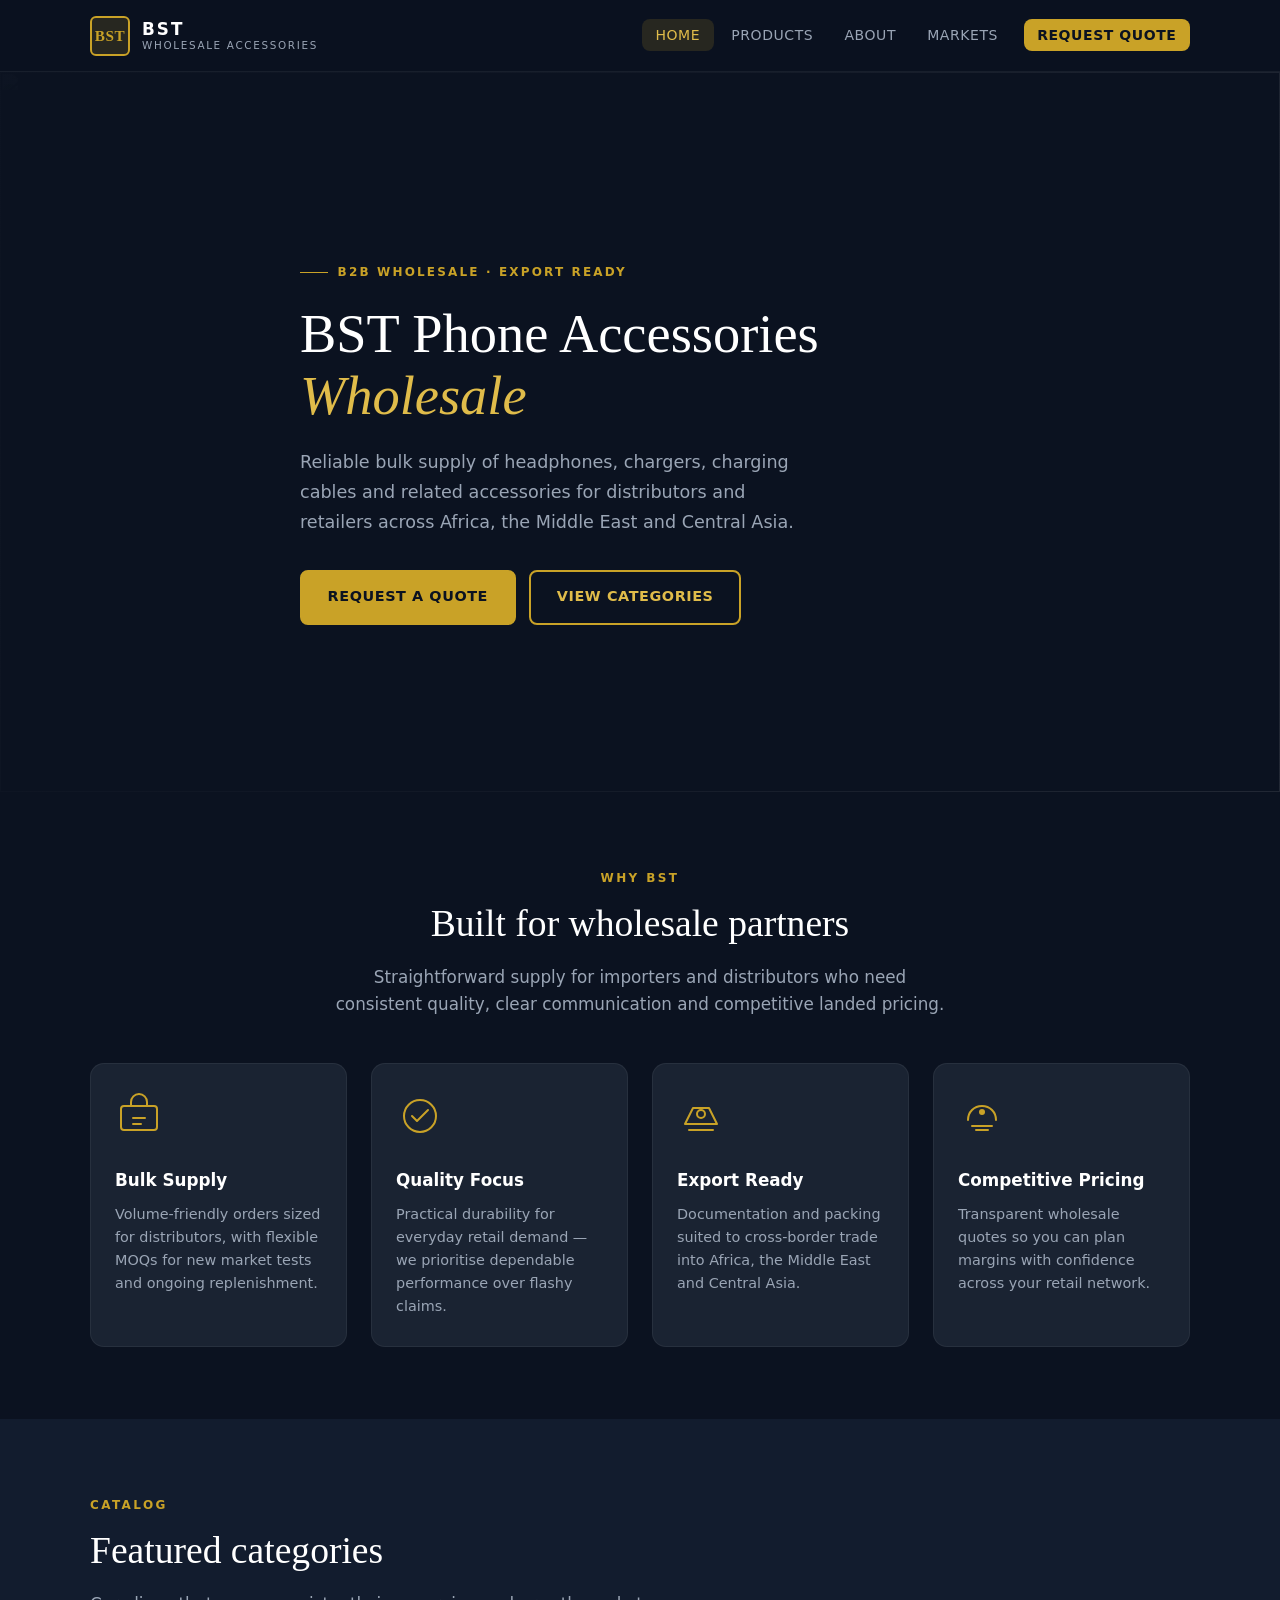
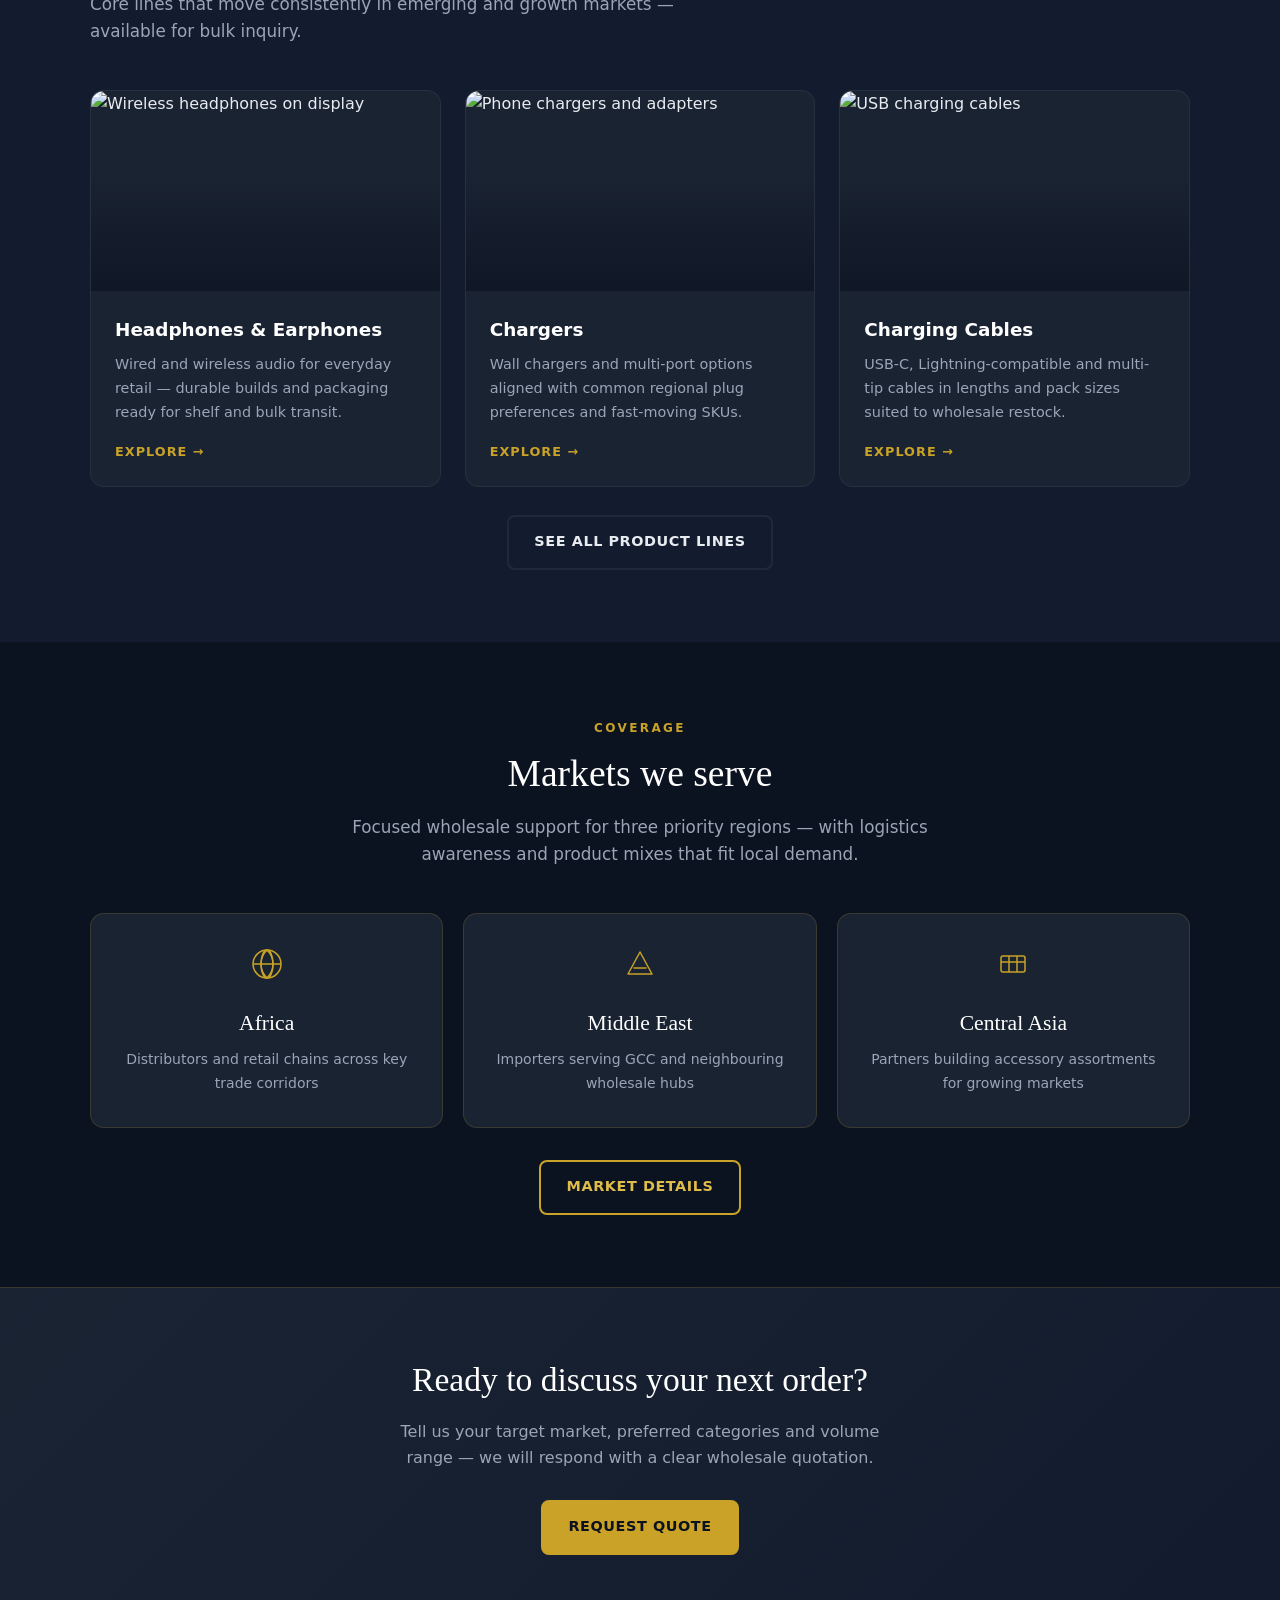
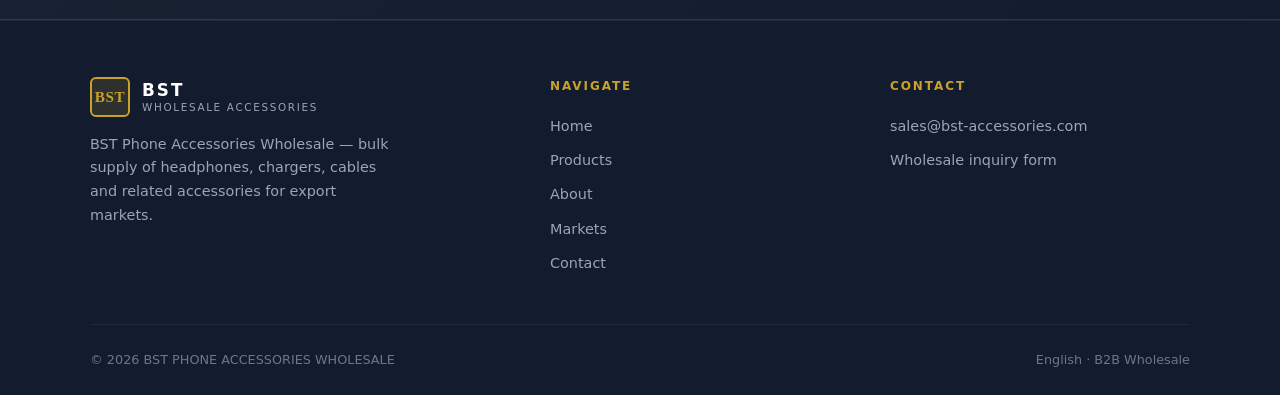
==== index.html @ 4317506f "Initial BST Phone Accessories Wholesale static site" ====
<!DOCTYPE html>
<html lang="en">
<head>
  <meta charset="UTF-8" />
  <meta name="viewport" content="width=device-width, initial-scale=1" />
  <meta name="description" content="BST Phone Accessories Wholesale — bulk headphones, chargers, cables and accessories for Africa, Middle East and Central Asia." />
  <title>BST Phone Accessories Wholesale | B2B Export Supply</title>
  <link rel="stylesheet" href="css/styles.css" />
</head>
<body>
  <header class="site-header">
    <div class="header-inner">
      <a class="logo" href="index.html" aria-label="BST Home">
        <span class="logo-mark">BST</span>
        <span class="logo-text">
          <strong>BST</strong>
          <span>Wholesale Accessories</span>
        </span>
      </a>
      <button class="nav-toggle" type="button" aria-label="Open menu" aria-expanded="false">
        <span></span><span></span><span></span>
      </button>
      <nav class="main-nav" aria-label="Primary">
        <ul>
          <li><a href="index.html" class="active">Home</a></li>
          <li><a href="products.html">Products</a></li>
          <li><a href="about.html">About</a></li>
          <li><a href="markets.html">Markets</a></li>
          <li><a href="contact.html" class="nav-cta">Request Quote</a></li>
        </ul>
      </nav>
    </div>
  </header>

  <main>
    <section class="hero">
      <div class="hero-bg" aria-hidden="true">
        <img
          src="https://images.unsplash.com/photo-1556656793-08538906a9f8?auto=format&fit=crop&w=1600&q=80"
          alt=""
          width="1600"
          height="900"
        />
      </div>
      <div class="container hero-content">
        <p class="hero-eyebrow">B2B Wholesale · Export Ready</p>
        <h1>BST Phone Accessories <em>Wholesale</em></h1>
        <p class="hero-sub">
          Reliable bulk supply of headphones, chargers, charging cables and related
          accessories for distributors and retailers across Africa, the Middle East
          and Central Asia.
        </p>
        <div class="btn-group">
          <a class="btn btn-primary" href="contact.html">Request a Quote</a>
          <a class="btn btn-outline" href="products.html">View Categories</a>
        </div>
      </div>
    </section>

    <section class="section">
      <div class="container">
        <div class="section-header centered">
          <span class="section-label">Why BST</span>
          <h2 class="section-title">Built for wholesale partners</h2>
          <p class="section-lead">
            Straightforward supply for importers and distributors who need consistent
            quality, clear communication and competitive landed pricing.
          </p>
        </div>
        <div class="props-grid">
          <article class="prop-card">
            <svg class="prop-icon" viewBox="0 0 48 48" fill="none" aria-hidden="true">
              <rect x="6" y="14" width="36" height="24" rx="3" stroke="currentColor" stroke-width="2"/>
              <path d="M16 14V10a8 8 0 0 1 16 0v4" stroke="currentColor" stroke-width="2"/>
              <path d="M18 26h12M18 32h8" stroke="currentColor" stroke-width="2" stroke-linecap="round"/>
            </svg>
            <h3>Bulk Supply</h3>
            <p>Volume-friendly orders sized for distributors, with flexible MOQs for new market tests and ongoing replenishment.</p>
          </article>
          <article class="prop-card">
            <svg class="prop-icon" viewBox="0 0 48 48" fill="none" aria-hidden="true">
              <circle cx="24" cy="24" r="16" stroke="currentColor" stroke-width="2"/>
              <path d="M16 24l5 5 11-11" stroke="currentColor" stroke-width="2" stroke-linecap="round" stroke-linejoin="round"/>
            </svg>
            <h3>Quality Focus</h3>
            <p>Practical durability for everyday retail demand — we prioritise dependable performance over flashy claims.</p>
          </article>
          <article class="prop-card">
            <svg class="prop-icon" viewBox="0 0 48 48" fill="none" aria-hidden="true">
              <path d="M8 32l8-16h16l8 16H8z" stroke="currentColor" stroke-width="2" stroke-linejoin="round"/>
              <circle cx="24" cy="22" r="4" stroke="currentColor" stroke-width="2"/>
              <path d="M12 38h24" stroke="currentColor" stroke-width="2" stroke-linecap="round"/>
            </svg>
            <h3>Export Ready</h3>
            <p>Documentation and packing suited to cross-border trade into Africa, the Middle East and Central Asia.</p>
          </article>
          <article class="prop-card">
            <svg class="prop-icon" viewBox="0 0 48 48" fill="none" aria-hidden="true">
              <path d="M10 28c0-8 6-14 14-14s14 6 14 14" stroke="currentColor" stroke-width="2" stroke-linecap="round"/>
              <path d="M14 34h20M18 38h12" stroke="currentColor" stroke-width="2" stroke-linecap="round"/>
              <circle cx="24" cy="20" r="3" fill="currentColor"/>
            </svg>
            <h3>Competitive Pricing</h3>
            <p>Transparent wholesale quotes so you can plan margins with confidence across your retail network.</p>
          </article>
        </div>
      </div>
    </section>

    <section class="section section-alt">
      <div class="container">
        <div class="section-header">
          <span class="section-label">Catalog</span>
          <h2 class="section-title">Featured categories</h2>
          <p class="section-lead">
            Core lines that move consistently in emerging and growth markets —
            available for bulk inquiry.
          </p>
        </div>
        <div class="cat-grid">
          <article class="cat-card">
            <div class="cat-card-img">
              <img
                src="https://images.unsplash.com/photo-1484704849700-f032a97eafb6?auto=format&fit=crop&w=800&q=80"
                alt="Wireless headphones on display"
                width="800"
                height="500"
                loading="lazy"
              />
            </div>
            <div class="cat-card-body">
              <h3>Headphones &amp; Earphones</h3>
              <p>Wired and wireless audio for everyday retail — durable builds and packaging ready for shelf and bulk transit.</p>
              <a class="cat-link" href="products.html#headphones">Explore →</a>
            </div>
          </article>
          <article class="cat-card">
            <div class="cat-card-img">
              <img
                src="https://images.unsplash.com/photo-1583863788434-e58a36330cf0?auto=format&fit=crop&w=800&q=80"
                alt="Phone chargers and adapters"
                width="800"
                height="500"
                loading="lazy"
              />
            </div>
            <div class="cat-card-body">
              <h3>Chargers</h3>
              <p>Wall chargers and multi-port options aligned with common regional plug preferences and fast-moving SKUs.</p>
              <a class="cat-link" href="products.html#chargers">Explore →</a>
            </div>
          </article>
          <article class="cat-card">
            <div class="cat-card-img">
              <img
                src="https://images.unsplash.com/photo-1591290619762-c839b2f9a7f6?auto=format&fit=crop&w=800&q=80"
                alt="USB charging cables"
                width="800"
                height="500"
                loading="lazy"
              />
            </div>
            <div class="cat-card-body">
              <h3>Charging Cables</h3>
              <p>USB-C, Lightning-compatible and multi-tip cables in lengths and pack sizes suited to wholesale restock.</p>
              <a class="cat-link" href="products.html#cables">Explore →</a>
            </div>
          </article>
        </div>
        <p style="margin-top: 1.75rem; text-align: center;">
          <a class="btn btn-ghost" href="products.html">See all product lines</a>
        </p>
      </div>
    </section>

    <section class="section">
      <div class="container">
        <div class="section-header centered">
          <span class="section-label">Coverage</span>
          <h2 class="section-title">Markets we serve</h2>
          <p class="section-lead">
            Focused wholesale support for three priority regions — with logistics
            awareness and product mixes that fit local demand.
          </p>
        </div>
        <div class="regions-strip">
          <div class="region-pill">
            <svg class="region-icon" viewBox="0 0 36 36" fill="none" aria-hidden="true">
              <circle cx="18" cy="18" r="14" stroke="currentColor" stroke-width="1.5"/>
              <ellipse cx="18" cy="18" rx="6" ry="14" stroke="currentColor" stroke-width="1.5"/>
              <path d="M4 18h28M18 4c4 4 6 8 6 14s-2 10-6 14M18 4c-4 4-6 8-6 14s2 10 6 14" stroke="currentColor" stroke-width="1.5"/>
            </svg>
            <h3>Africa</h3>
            <p>Distributors and retail chains across key trade corridors</p>
          </div>
          <div class="region-pill">
            <svg class="region-icon" viewBox="0 0 36 36" fill="none" aria-hidden="true">
              <path d="M6 28L18 6l12 22H6z" stroke="currentColor" stroke-width="1.5" stroke-linejoin="round"/>
              <path d="M12 22h12" stroke="currentColor" stroke-width="1.5" stroke-linecap="round"/>
            </svg>
            <h3>Middle East</h3>
            <p>Importers serving GCC and neighbouring wholesale hubs</p>
          </div>
          <div class="region-pill">
            <svg class="region-icon" viewBox="0 0 36 36" fill="none" aria-hidden="true">
              <rect x="6" y="10" width="24" height="16" rx="2" stroke="currentColor" stroke-width="1.5"/>
              <path d="M6 16h24M14 10v16M22 10v16" stroke="currentColor" stroke-width="1.5"/>
            </svg>
            <h3>Central Asia</h3>
            <p>Partners building accessory assortments for growing markets</p>
          </div>
        </div>
        <p style="margin-top: 2rem; text-align: center;">
          <a class="btn btn-outline" href="markets.html">Market details</a>
        </p>
      </div>
    </section>

    <section class="cta-band">
      <div class="container">
        <h2>Ready to discuss your next order?</h2>
        <p>Tell us your target market, preferred categories and volume range — we will respond with a clear wholesale quotation.</p>
        <a class="btn btn-primary" href="contact.html">Request Quote</a>
      </div>
    </section>
  </main>

  <footer class="site-footer">
    <div class="container">
      <div class="footer-grid">
        <div class="footer-brand">
          <a class="logo" href="index.html">
            <span class="logo-mark">BST</span>
            <span class="logo-text">
              <strong>BST</strong>
              <span>Wholesale Accessories</span>
            </span>
          </a>
          <p>BST Phone Accessories Wholesale — bulk supply of headphones, chargers, cables and related accessories for export markets.</p>
        </div>
        <div class="footer-col">
          <h4>Navigate</h4>
          <ul>
            <li><a href="index.html">Home</a></li>
            <li><a href="products.html">Products</a></li>
            <li><a href="about.html">About</a></li>
            <li><a href="markets.html">Markets</a></li>
            <li><a href="contact.html">Contact</a></li>
          </ul>
        </div>
        <div class="footer-col">
          <h4>Contact</h4>
          <ul>
            <li><a href="mailto:sales@bst-accessories.com">sales@bst-accessories.com</a></li>
            <li><a href="contact.html#inquiry">Wholesale inquiry form</a></li>
          </ul>
        </div>
      </div>
      <div class="footer-bottom">
        <span>© 2026 BST PHONE ACCESSORIES WHOLESALE</span>
        <span>English · B2B Wholesale</span>
      </div>
    </div>
  </footer>

  <script src="js/main.js"></script>
</body>
</html>
---- css/styles.css ----
/* ============================================================
   BST PHONE ACCESSORIES WHOLESALE — Premium B2B Stylesheet
   ============================================================ */

:root {
  --navy: #0b1220;
  --navy-mid: #121c2e;
  --charcoal: #1a2332;
  --slate: #2a3548;
  --gold: #c9a227;
  --gold-light: #e0bc4a;
  --gold-dim: rgba(201, 162, 39, 0.15);
  --text: #e8ecf1;
  --text-muted: #9aa5b5;
  --text-dim: #6b7789;
  --white: #ffffff;
  --border: rgba(201, 162, 39, 0.18);
  --border-subtle: rgba(255, 255, 255, 0.06);
  --radius: 8px;
  --radius-lg: 14px;
  --shadow: 0 8px 32px rgba(0, 0, 0, 0.35);
  --font-sans: "Segoe UI", system-ui, -apple-system, BlinkMacSystemFont, "Helvetica Neue", Arial, sans-serif;
  --font-display: Georgia, "Times New Roman", "Palatino Linotype", serif;
  --max-w: 1140px;
  --header-h: 72px;
  --transition: 0.25s ease;
}

*,
*::before,
*::after {
  box-sizing: border-box;
  margin: 0;
  padding: 0;
}

html {
  scroll-behavior: smooth;
  font-size: 16px;
}

body {
  font-family: var(--font-sans);
  background: var(--navy);
  color: var(--text);
  line-height: 1.65;
  min-height: 100vh;
  display: flex;
  flex-direction: column;
  -webkit-font-smoothing: antialiased;
}

img {
  max-width: 100%;
  height: auto;
  display: block;
}

a {
  color: var(--gold-light);
  text-decoration: none;
  transition: color var(--transition);
}

a:hover {
  color: var(--gold);
}

ul {
  list-style: none;
}

/* ---------- Header ---------- */
.site-header {
  position: sticky;
  top: 0;
  z-index: 100;
  background: rgba(11, 18, 32, 0.92);
  backdrop-filter: blur(12px);
  -webkit-backdrop-filter: blur(12px);
  border-bottom: 1px solid var(--border-subtle);
  height: var(--header-h);
}

.header-inner {
  max-width: var(--max-w);
  margin: 0 auto;
  padding: 0 1.25rem;
  height: 100%;
  display: flex;
  align-items: center;
  justify-content: space-between;
  gap: 1.5rem;
}

.logo {
  display: flex;
  align-items: center;
  gap: 0.75rem;
  color: var(--white);
  flex-shrink: 0;
}

.logo:hover {
  color: var(--white);
}

.logo-mark {
  width: 40px;
  height: 40px;
  border: 2px solid var(--gold);
  border-radius: 6px;
  display: flex;
  align-items: center;
  justify-content: center;
  font-family: var(--font-display);
  font-weight: 700;
  font-size: 0.95rem;
  letter-spacing: 0.04em;
  color: var(--gold);
  background: var(--gold-dim);
}

.logo-text {
  display: flex;
  flex-direction: column;
  line-height: 1.2;
}

.logo-text strong {
  font-size: 1.05rem;
  letter-spacing: 0.12em;
  font-weight: 700;
}

.logo-text span {
  font-size: 0.65rem;
  letter-spacing: 0.16em;
  text-transform: uppercase;
  color: var(--text-muted);
  font-weight: 500;
}

.nav-toggle {
  display: none;
  background: transparent;
  border: 1px solid var(--border);
  color: var(--gold);
  width: 44px;
  height: 44px;
  border-radius: var(--radius);
  cursor: pointer;
  align-items: center;
  justify-content: center;
  flex-direction: column;
  gap: 5px;
  padding: 0;
}

.nav-toggle span {
  display: block;
  width: 18px;
  height: 2px;
  background: var(--gold);
  transition: var(--transition);
}

.nav-toggle[aria-expanded="true"] span:nth-child(1) {
  transform: translateY(7px) rotate(45deg);
}

.nav-toggle[aria-expanded="true"] span:nth-child(2) {
  opacity: 0;
}

.nav-toggle[aria-expanded="true"] span:nth-child(3) {
  transform: translateY(-7px) rotate(-45deg);
}

.main-nav ul {
  display: flex;
  align-items: center;
  gap: 0.25rem;
}

.main-nav a {
  color: var(--text-muted);
  font-size: 0.875rem;
  font-weight: 500;
  letter-spacing: 0.04em;
  text-transform: uppercase;
  padding: 0.5rem 0.85rem;
  border-radius: var(--radius);
  transition: color var(--transition), background var(--transition);
}

.main-nav a:hover,
.main-nav a.active {
  color: var(--gold-light);
  background: var(--gold-dim);
}

.nav-cta {
  margin-left: 0.5rem !important;
  background: var(--gold) !important;
  color: var(--navy) !important;
  font-weight: 600 !important;
}

.nav-cta:hover {
  background: var(--gold-light) !important;
  color: var(--navy) !important;
}

/* ---------- Layout ---------- */
main {
  flex: 1;
}

.container {
  max-width: var(--max-w);
  margin: 0 auto;
  padding: 0 1.25rem;
}

.section {
  padding: 4.5rem 0;
}

.section-alt {
  background: var(--navy-mid);
}

.section-label {
  display: inline-block;
  font-size: 0.75rem;
  letter-spacing: 0.2em;
  text-transform: uppercase;
  color: var(--gold);
  font-weight: 600;
  margin-bottom: 0.75rem;
}

.section-title {
  font-family: var(--font-display);
  font-size: clamp(1.75rem, 3.5vw, 2.35rem);
  font-weight: 400;
  color: var(--white);
  line-height: 1.25;
  margin-bottom: 1rem;
}

.section-lead {
  color: var(--text-muted);
  font-size: 1.05rem;
  max-width: 620px;
  margin-bottom: 2.5rem;
}

.section-header {
  margin-bottom: 2.75rem;
}

.section-header.centered {
  text-align: center;
}

.section-header.centered .section-lead {
  margin-left: auto;
  margin-right: auto;
}

/* ---------- Buttons ---------- */
.btn {
  display: inline-flex;
  align-items: center;
  justify-content: center;
  gap: 0.5rem;
  padding: 0.85rem 1.6rem;
  font-size: 0.9rem;
  font-weight: 600;
  letter-spacing: 0.04em;
  text-transform: uppercase;
  border-radius: var(--radius);
  border: 2px solid transparent;
  cursor: pointer;
  transition: background var(--transition), color var(--transition), border-color var(--transition), transform var(--transition);
  font-family: inherit;
  text-decoration: none;
}

.btn:hover {
  transform: translateY(-1px);
}

.btn-primary {
  background: var(--gold);
  color: var(--navy);
  border-color: var(--gold);
}

.btn-primary:hover {
  background: var(--gold-light);
  border-color: var(--gold-light);
  color: var(--navy);
}

.btn-outline {
  background: transparent;
  color: var(--gold-light);
  border-color: var(--gold);
}

.btn-outline:hover {
  background: var(--gold-dim);
  color: var(--gold-light);
}

.btn-ghost {
  background: transparent;
  color: var(--text);
  border-color: var(--border-subtle);
}

.btn-ghost:hover {
  border-color: var(--gold);
  color: var(--gold-light);
}

.btn-group {
  display: flex;
  flex-wrap: wrap;
  gap: 0.85rem;
}

/* ---------- Hero ---------- */
.hero {
  position: relative;
  min-height: calc(88vh - var(--header-h));
  display: flex;
  align-items: center;
  overflow: hidden;
  background: var(--navy);
}

.hero-bg {
  position: absolute;
  inset: 0;
  z-index: 0;
}

.hero-bg img {
  width: 100%;
  height: 100%;
  object-fit: cover;
  opacity: 0.28;
}

.hero-bg::after {
  content: "";
  position: absolute;
  inset: 0;
  background: linear-gradient(
    105deg,
    rgba(11, 18, 32, 0.97) 0%,
    rgba(11, 18, 32, 0.85) 45%,
    rgba(11, 18, 32, 0.55) 100%
  );
}

.hero-content {
  position: relative;
  z-index: 1;
  padding: 5rem 0 4rem;
  max-width: 680px;
}

.hero-eyebrow {
  display: inline-flex;
  align-items: center;
  gap: 0.6rem;
  font-size: 0.75rem;
  letter-spacing: 0.18em;
  text-transform: uppercase;
  color: var(--gold);
  font-weight: 600;
  margin-bottom: 1.25rem;
}

.hero-eyebrow::before {
  content: "";
  width: 28px;
  height: 1px;
  background: var(--gold);
}

.hero h1 {
  font-family: var(--font-display);
  font-size: clamp(2.2rem, 5vw, 3.4rem);
  font-weight: 400;
  color: var(--white);
  line-height: 1.15;
  margin-bottom: 1.25rem;
}

.hero h1 em {
  font-style: italic;
  color: var(--gold-light);
}

.hero-sub {
  font-size: 1.1rem;
  color: var(--text-muted);
  margin-bottom: 2rem;
  max-width: 520px;
  line-height: 1.7;
}

/* ---------- Value props ---------- */
.props-grid {
  display: grid;
  grid-template-columns: repeat(4, 1fr);
  gap: 1.5rem;
}

.prop-card {
  background: var(--charcoal);
  border: 1px solid var(--border-subtle);
  border-radius: var(--radius-lg);
  padding: 1.75rem 1.5rem;
  transition: border-color var(--transition), transform var(--transition);
}

.prop-card:hover {
  border-color: var(--border);
  transform: translateY(-3px);
}

.prop-icon {
  width: 48px;
  height: 48px;
  margin-bottom: 1.15rem;
  color: var(--gold);
}

.prop-card h3 {
  font-size: 1.05rem;
  color: var(--white);
  margin-bottom: 0.5rem;
  font-weight: 600;
}

.prop-card p {
  font-size: 0.9rem;
  color: var(--text-muted);
  line-height: 1.6;
}

/* ---------- Category cards ---------- */
.cat-grid {
  display: grid;
  grid-template-columns: repeat(3, 1fr);
  gap: 1.5rem;
}

.cat-card {
  position: relative;
  border-radius: var(--radius-lg);
  overflow: hidden;
  background: var(--charcoal);
  border: 1px solid var(--border-subtle);
  transition: border-color var(--transition), transform var(--transition);
  display: flex;
  flex-direction: column;
}

.cat-card:hover {
  border-color: var(--border);
  transform: translateY(-4px);
}

.cat-card-img {
  height: 200px;
  overflow: hidden;
  position: relative;
}

.cat-card-img img {
  width: 100%;
  height: 100%;
  object-fit: cover;
  transition: transform 0.4s ease;
}

.cat-card:hover .cat-card-img img {
  transform: scale(1.05);
}

.cat-card-img::after {
  content: "";
  position: absolute;
  inset: 0;
  background: linear-gradient(to top, rgba(11, 18, 32, 0.7), transparent 60%);
}

.cat-card-body {
  padding: 1.5rem;
  flex: 1;
  display: flex;
  flex-direction: column;
}

.cat-card-body h3 {
  font-size: 1.15rem;
  color: var(--white);
  margin-bottom: 0.5rem;
  font-weight: 600;
}

.cat-card-body p {
  font-size: 0.9rem;
  color: var(--text-muted);
  flex: 1;
  margin-bottom: 1rem;
}

.cat-link {
  font-size: 0.8rem;
  font-weight: 600;
  letter-spacing: 0.08em;
  text-transform: uppercase;
  color: var(--gold);
  display: inline-flex;
  align-items: center;
  gap: 0.4rem;
}

.cat-link:hover {
  color: var(--gold-light);
}

/* ---------- Regions strip ---------- */
.regions-strip {
  display: grid;
  grid-template-columns: repeat(3, 1fr);
  gap: 1.25rem;
}

.region-pill {
  background: var(--charcoal);
  border: 1px solid var(--border);
  border-radius: var(--radius-lg);
  padding: 2rem 1.5rem;
  text-align: center;
  transition: background var(--transition);
}

.region-pill:hover {
  background: var(--slate);
}

.region-pill .region-icon {
  width: 36px;
  height: 36px;
  margin: 0 auto 1rem;
  color: var(--gold);
}

.region-pill h3 {
  font-family: var(--font-display);
  font-size: 1.35rem;
  color: var(--white);
  margin-bottom: 0.4rem;
  font-weight: 400;
}

.region-pill p {
  font-size: 0.875rem;
  color: var(--text-muted);
}

/* ---------- CTA band ---------- */
.cta-band {
  background: linear-gradient(135deg, var(--charcoal) 0%, var(--navy-mid) 100%);
  border-top: 1px solid var(--border);
  border-bottom: 1px solid var(--border);
  padding: 4rem 0;
  text-align: center;
}

.cta-band h2 {
  font-family: var(--font-display);
  font-size: clamp(1.6rem, 3vw, 2.1rem);
  color: var(--white);
  margin-bottom: 0.75rem;
  font-weight: 400;
}

.cta-band p {
  color: var(--text-muted);
  margin-bottom: 1.75rem;
  max-width: 480px;
  margin-left: auto;
  margin-right: auto;
}

/* ---------- Product sections ---------- */
.product-section {
  padding: 3.5rem 0;
  border-bottom: 1px solid var(--border-subtle);
}

.product-section:last-of-type {
  border-bottom: none;
}

.product-layout {
  display: grid;
  grid-template-columns: 1fr 1.2fr;
  gap: 2.5rem;
  align-items: center;
}

.product-layout.reverse {
  grid-template-columns: 1.2fr 1fr;
}

.product-layout.reverse .product-visual {
  order: 2;
}

.product-layout.reverse .product-copy {
  order: 1;
}

.product-visual {
  border-radius: var(--radius-lg);
  overflow: hidden;
  border: 1px solid var(--border-subtle);
  aspect-ratio: 4 / 3;
  background: var(--charcoal);
}

.product-visual img {
  width: 100%;
  height: 100%;
  object-fit: cover;
}

.product-copy h2 {
  font-family: var(--font-display);
  font-size: 1.85rem;
  color: var(--white);
  margin-bottom: 1rem;
  font-weight: 400;
}

.product-copy p {
  color: var(--text-muted);
  margin-bottom: 1rem;
}

.feature-list {
  margin: 1.25rem 0 1.5rem;
}

.feature-list li {
  position: relative;
  padding-left: 1.35rem;
  margin-bottom: 0.55rem;
  color: var(--text);
  font-size: 0.95rem;
}

.feature-list li::before {
  content: "";
  position: absolute;
  left: 0;
  top: 0.55em;
  width: 8px;
  height: 8px;
  border-radius: 50%;
  background: var(--gold);
}

.moq-note {
  display: inline-block;
  font-size: 0.8rem;
  color: var(--gold);
  background: var(--gold-dim);
  padding: 0.4rem 0.85rem;
  border-radius: 999px;
  letter-spacing: 0.03em;
  margin-bottom: 1.25rem;
}

/* ---------- About ---------- */
.about-hero {
  padding: 4rem 0 2rem;
}

.about-grid {
  display: grid;
  grid-template-columns: 1.1fr 0.9fr;
  gap: 3rem;
  align-items: start;
}

.about-body p {
  color: var(--text-muted);
  margin-bottom: 1.15rem;
  font-size: 1.02rem;
}

.about-aside {
  background: var(--charcoal);
  border: 1px solid var(--border);
  border-radius: var(--radius-lg);
  padding: 2rem;
}

.about-aside h3 {
  font-family: var(--font-display);
  font-size: 1.25rem;
  color: var(--white);
  margin-bottom: 1.25rem;
  font-weight: 400;
}

.aside-list li {
  padding: 0.85rem 0;
  border-bottom: 1px solid var(--border-subtle);
  display: flex;
  justify-content: space-between;
  gap: 1rem;
  font-size: 0.9rem;
}

.aside-list li:last-child {
  border-bottom: none;
}

.aside-list .label {
  color: var(--text-muted);
}

.aside-list .value {
  color: var(--white);
  font-weight: 500;
  text-align: right;
}

.principles {
  display: grid;
  grid-template-columns: repeat(3, 1fr);
  gap: 1.5rem;
  margin-top: 1rem;
}

.principle-card {
  padding: 1.75rem;
  background: var(--navy);
  border: 1px solid var(--border-subtle);
  border-radius: var(--radius-lg);
}

.principle-card h3 {
  color: var(--gold-light);
  font-size: 1.05rem;
  margin-bottom: 0.6rem;
}

.principle-card p {
  color: var(--text-muted);
  font-size: 0.9rem;
}

/* ---------- Markets ---------- */
.market-block {
  display: grid;
  grid-template-columns: 280px 1fr;
  gap: 2.5rem;
  padding: 3rem 0;
  border-bottom: 1px solid var(--border-subtle);
  align-items: start;
}

.market-block:last-of-type {
  border-bottom: none;
}

.market-label {
  position: sticky;
  top: calc(var(--header-h) + 1.5rem);
}

.market-label .market-num {
  font-size: 0.75rem;
  letter-spacing: 0.2em;
  color: var(--gold);
  text-transform: uppercase;
  margin-bottom: 0.5rem;
}

.market-label h2 {
  font-family: var(--font-display);
  font-size: 2rem;
  color: var(--white);
  font-weight: 400;
  margin-bottom: 0.75rem;
}

.market-label .divider {
  width: 48px;
  height: 2px;
  background: var(--gold);
  margin-bottom: 1rem;
}

.market-content p {
  color: var(--text-muted);
  margin-bottom: 1rem;
  font-size: 1.02rem;
}

.market-tags {
  display: flex;
  flex-wrap: wrap;
  gap: 0.5rem;
  margin-top: 1.25rem;
}

.market-tags span {
  font-size: 0.75rem;
  letter-spacing: 0.06em;
  text-transform: uppercase;
  padding: 0.4rem 0.75rem;
  border: 1px solid var(--border);
  border-radius: 999px;
  color: var(--text-muted);
}

/* ---------- Contact ---------- */
.contact-grid {
  display: grid;
  grid-template-columns: 1fr 1.15fr;
  gap: 2.5rem;
  align-items: start;
}

.contact-info h2 {
  font-family: var(--font-display);
  font-size: 1.75rem;
  color: var(--white);
  margin-bottom: 1rem;
  font-weight: 400;
}

.contact-info > p {
  color: var(--text-muted);
  margin-bottom: 2rem;
}

.contact-detail {
  margin-bottom: 1.5rem;
}

.contact-detail h4 {
  font-size: 0.75rem;
  letter-spacing: 0.14em;
  text-transform: uppercase;
  color: var(--gold);
  margin-bottom: 0.4rem;
}

.contact-detail p,
.contact-detail a {
  color: var(--text);
  font-size: 1rem;
}

.contact-detail a:hover {
  color: var(--gold-light);
}

.wa-note {
  font-size: 0.8rem;
  color: var(--text-dim);
  margin-top: 0.5rem;
}

.contact-form-wrap {
  background: var(--charcoal);
  border: 1px solid var(--border-subtle);
  border-radius: var(--radius-lg);
  padding: 2rem;
}

.form-row {
  margin-bottom: 1.15rem;
}

.form-row label {
  display: block;
  font-size: 0.8rem;
  letter-spacing: 0.06em;
  text-transform: uppercase;
  color: var(--text-muted);
  margin-bottom: 0.4rem;
  font-weight: 500;
}

.form-row label .req {
  color: var(--gold);
}

.form-row input,
.form-row select,
.form-row textarea {
  width: 100%;
  background: var(--navy);
  border: 1px solid var(--border-subtle);
  border-radius: var(--radius);
  padding: 0.75rem 1rem;
  color: var(--text);
  font-family: inherit;
  font-size: 0.95rem;
  transition: border-color var(--transition);
  outline: none;
}

.form-row input:focus,
.form-row select:focus,
.form-row textarea:focus {
  border-color: var(--gold);
}

.form-row textarea {
  min-height: 130px;
  resize: vertical;
}

.form-row select {
  appearance: none;
  background-image: url("data:image/svg+xml,%3Csvg xmlns='http://www.w3.org/2000/svg' width='12' height='8' viewBox='0 0 12 8'%3E%3Cpath fill='%239aa5b5' d='M1 1l5 5 5-5'/%3E%3C/svg%3E");
  background-repeat: no-repeat;
  background-position: right 1rem center;
  padding-right: 2.5rem;
}

.form-actions {
  display: flex;
  flex-wrap: wrap;
  gap: 0.75rem;
  margin-top: 0.5rem;
}

.form-success {
  display: none;
  background: rgba(40, 120, 70, 0.2);
  border: 1px solid rgba(80, 180, 110, 0.4);
  border-radius: var(--radius);
  padding: 1.25rem;
  margin-bottom: 1.25rem;
  color: #a8e0b8;
}

.form-success.visible {
  display: block;
}

.form-success h3 {
  color: #c8f0d4;
  margin-bottom: 0.35rem;
  font-size: 1.05rem;
}

/* ---------- Page hero (inner) ---------- */
.page-hero {
  padding: 3.5rem 0 2.5rem;
  border-bottom: 1px solid var(--border-subtle);
  background: linear-gradient(180deg, var(--navy-mid) 0%, var(--navy) 100%);
}

.page-hero h1 {
  font-family: var(--font-display);
  font-size: clamp(2rem, 4vw, 2.75rem);
  color: var(--white);
  font-weight: 400;
  margin-bottom: 0.75rem;
}

.page-hero p {
  color: var(--text-muted);
  max-width: 560px;
  font-size: 1.05rem;
}

/* ---------- Footer ---------- */
.site-footer {
  background: var(--navy-mid);
  border-top: 1px solid var(--border-subtle);
  padding: 3.5rem 0 1.5rem;
  margin-top: auto;
}

.footer-grid {
  display: grid;
  grid-template-columns: 1.4fr 1fr 1fr;
  gap: 2.5rem;
  margin-bottom: 2.5rem;
}

.footer-brand .logo {
  margin-bottom: 1rem;
}

.footer-brand p {
  color: var(--text-muted);
  font-size: 0.9rem;
  max-width: 300px;
}

.footer-col h4 {
  font-size: 0.75rem;
  letter-spacing: 0.16em;
  text-transform: uppercase;
  color: var(--gold);
  margin-bottom: 1rem;
  font-weight: 600;
}

.footer-col ul li {
  margin-bottom: 0.5rem;
}

.footer-col a {
  color: var(--text-muted);
  font-size: 0.9rem;
}

.footer-col a:hover {
  color: var(--gold-light);
}

.footer-bottom {
  border-top: 1px solid var(--border-subtle);
  padding-top: 1.5rem;
  display: flex;
  flex-wrap: wrap;
  justify-content: space-between;
  gap: 0.75rem;
  font-size: 0.8rem;
  color: var(--text-dim);
}

/* ---------- Utilities ---------- */
.sr-only {
  position: absolute;
  width: 1px;
  height: 1px;
  padding: 0;
  margin: -1px;
  overflow: hidden;
  clip: rect(0, 0, 0, 0);
  border: 0;
}

/* ---------- Responsive ---------- */
@media (max-width: 960px) {
  .props-grid {
    grid-template-columns: repeat(2, 1fr);
  }

  .cat-grid {
    grid-template-columns: repeat(2, 1fr);
  }

  .product-layout,
  .product-layout.reverse {
    grid-template-columns: 1fr;
  }

  .product-layout.reverse .product-visual,
  .product-layout.reverse .product-copy {
    order: unset;
  }

  .about-grid,
  .contact-grid {
    grid-template-columns: 1fr;
  }

  .market-block {
    grid-template-columns: 1fr;
    gap: 1.25rem;
  }

  .market-label {
    position: static;
  }

  .principles {
    grid-template-columns: 1fr;
  }

  .footer-grid {
    grid-template-columns: 1fr 1fr;
  }
}

@media (max-width: 720px) {
  .nav-toggle {
    display: flex;
  }

  .main-nav {
    position: absolute;
    top: var(--header-h);
    left: 0;
    right: 0;
    background: rgba(11, 18, 32, 0.98);
    border-bottom: 1px solid var(--border-subtle);
    padding: 1rem;
    display: none;
  }

  .main-nav.open {
    display: block;
  }

  .main-nav ul {
    flex-direction: column;
    align-items: stretch;
    gap: 0.25rem;
  }

  .main-nav a {
    display: block;
    padding: 0.85rem 1rem;
  }

  .nav-cta {
    margin-left: 0 !important;
    text-align: center;
  }

  .props-grid,
  .cat-grid,
  .regions-strip {
    grid-template-columns: 1fr;
  }

  .hero {
    min-height: auto;
  }

  .hero-content {
    padding: 3.5rem 0 3rem;
  }

  .section {
    padding: 3.25rem 0;
  }

  .footer-grid {
    grid-template-columns: 1fr;
    gap: 2rem;
  }

  .btn-group {
    flex-direction: column;
  }

  .btn-group .btn {
    width: 100%;
  }
}
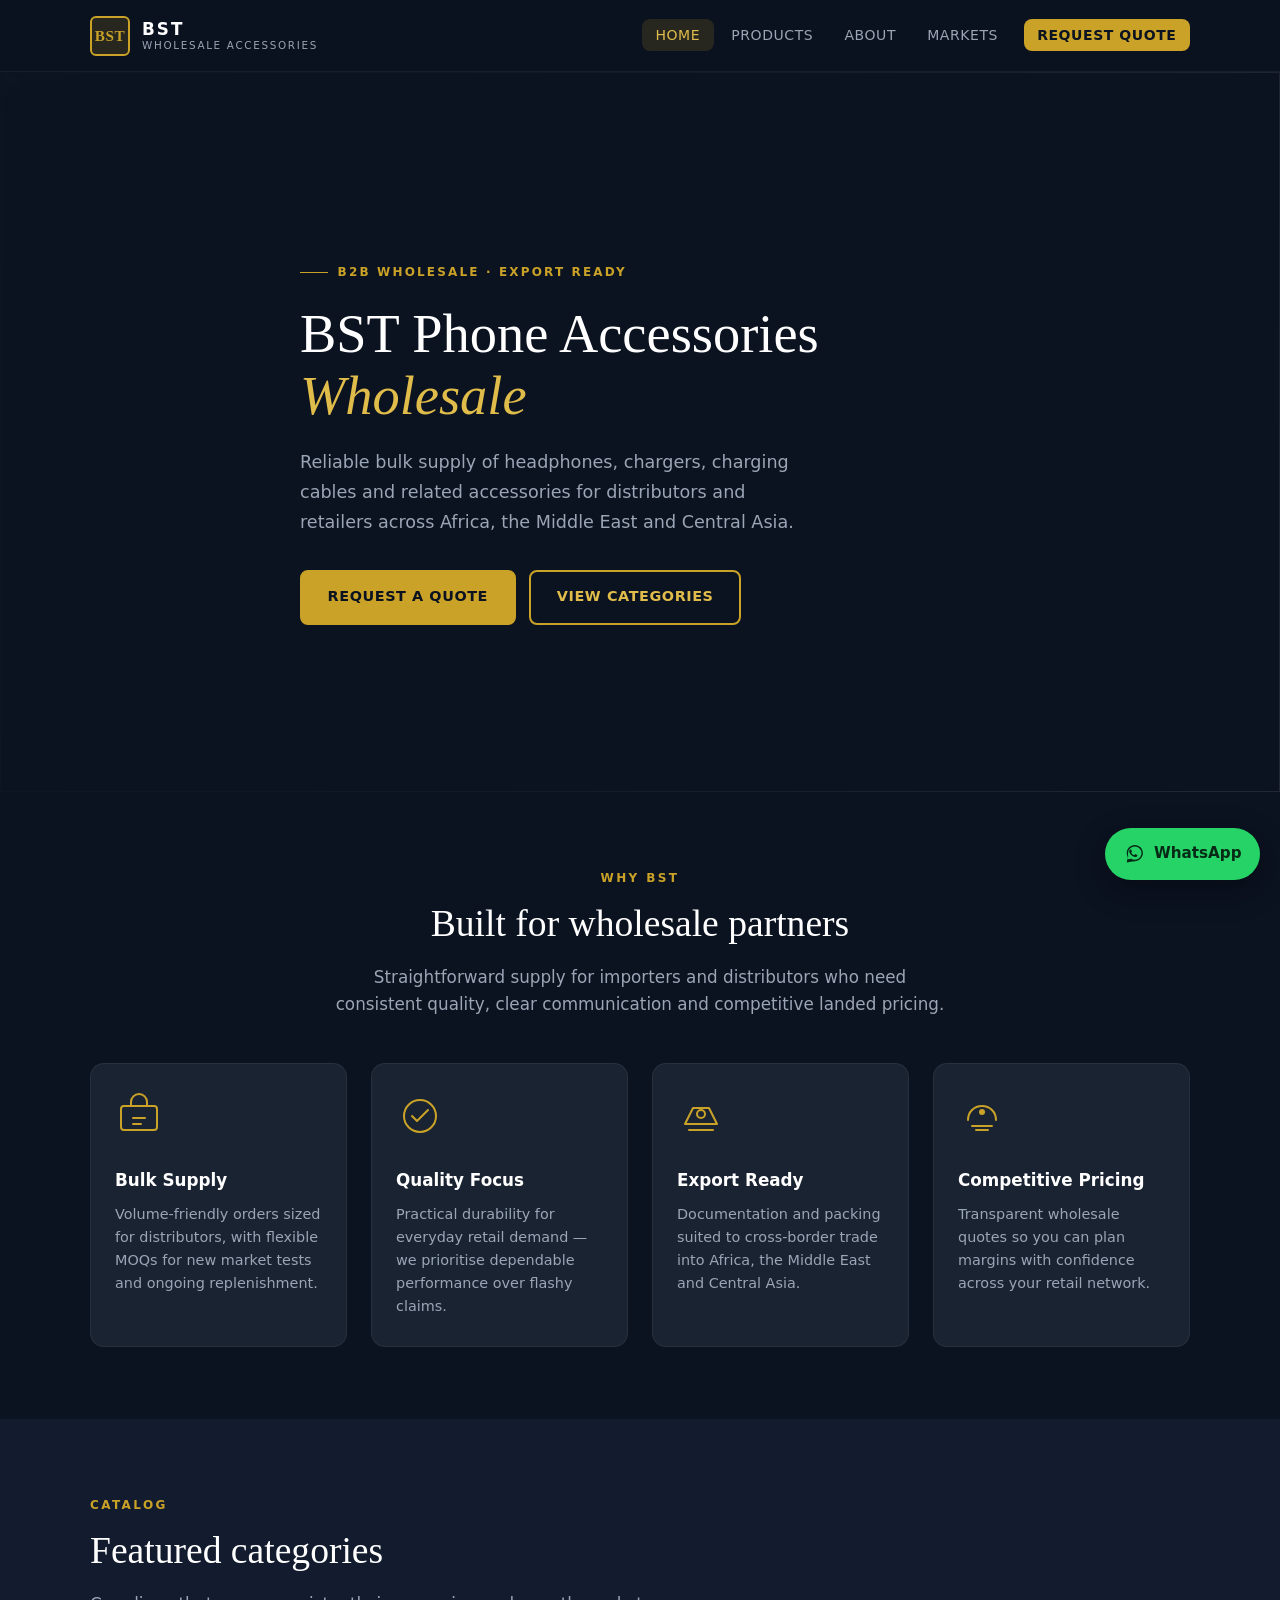
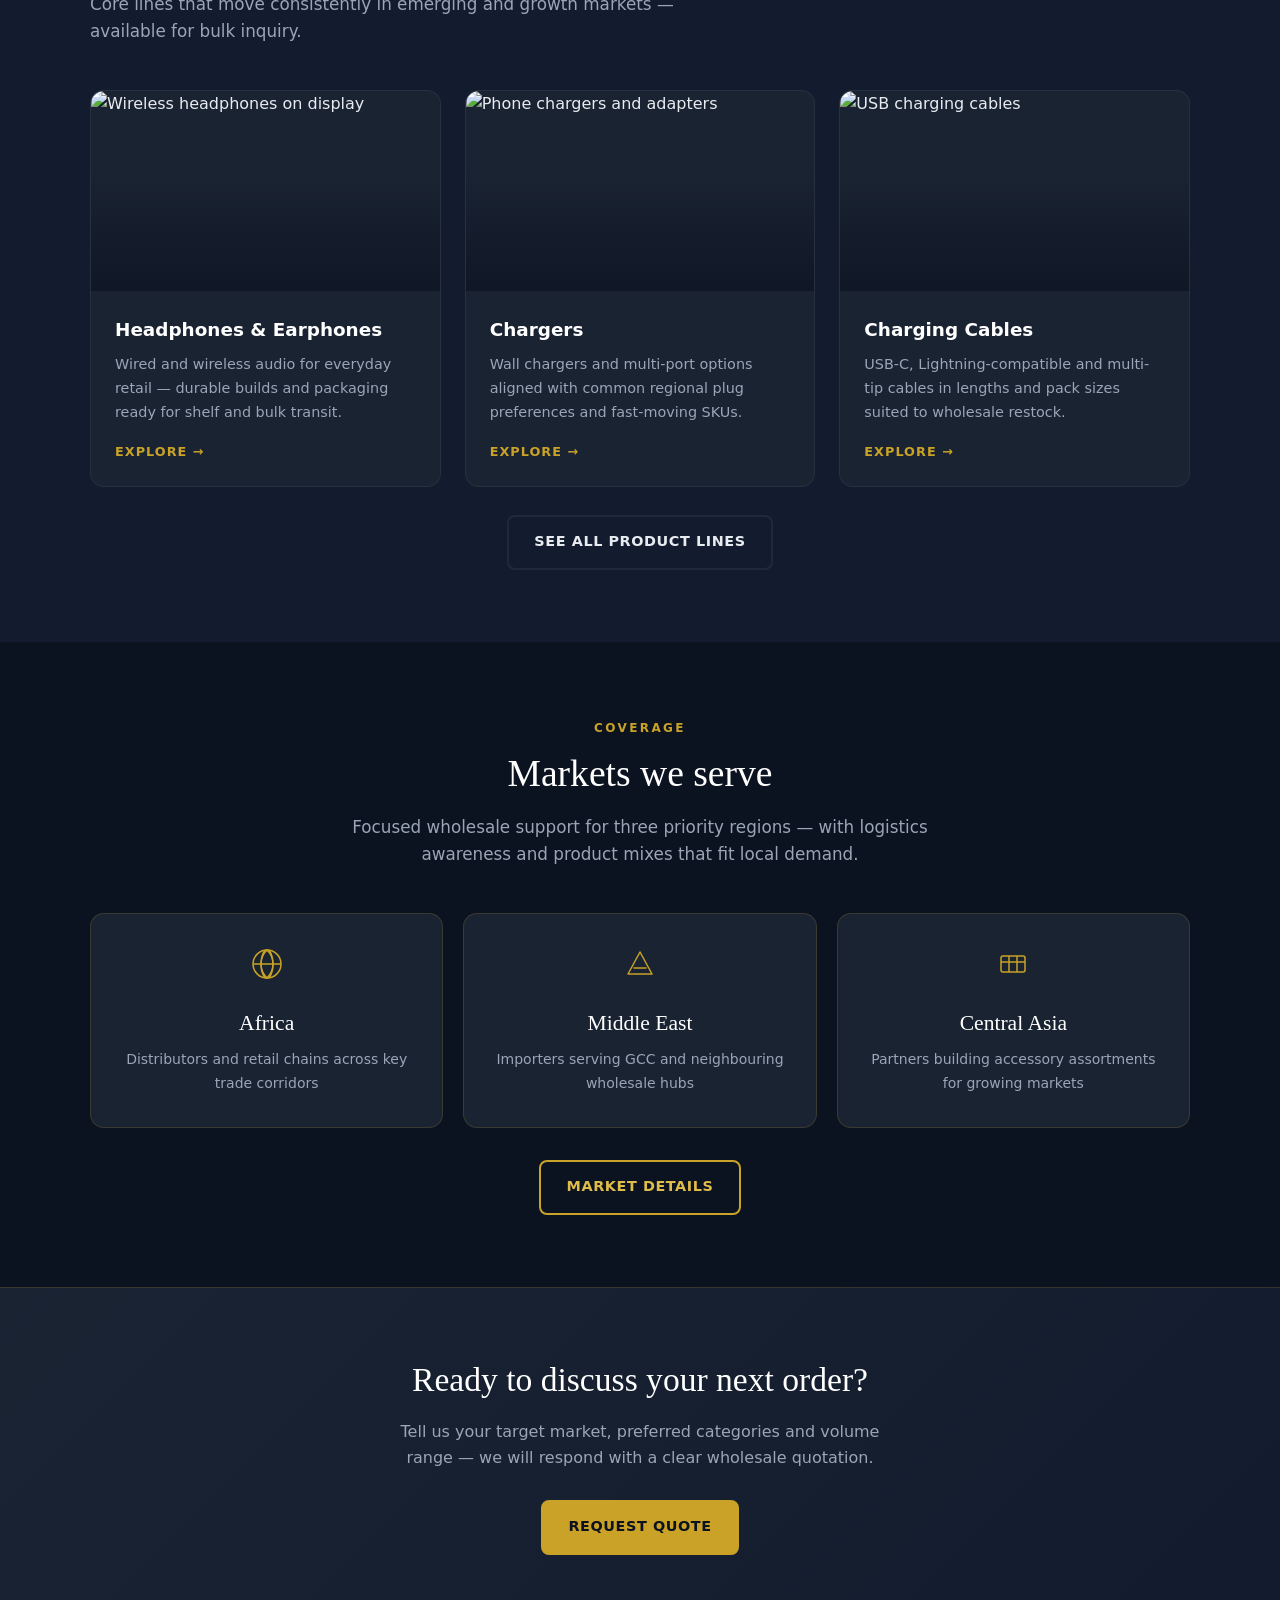
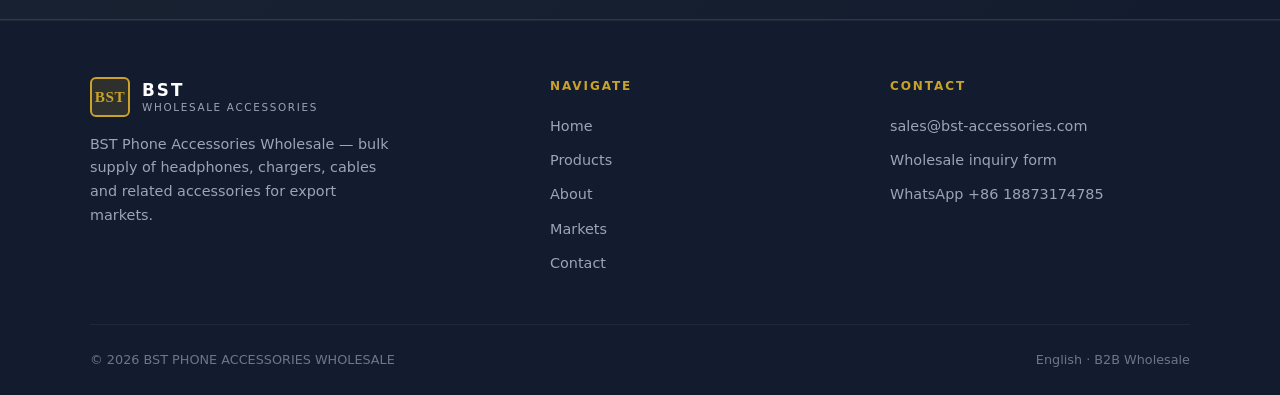
==== commit db9e689b: "Add WhatsApp inquiry button linking to +86 18873174785" ====
--- a/index.html
+++ b/index.html
@@ -121,7 +121,7 @@
           <article class="cat-card">
             <div class="cat-card-img">
               <img
-                src="https://images.unsplash.com/photo-1484704849700-f032a97eafb6?auto=format&fit=crop&w=800&q=80"
+                src="https://images.unsplash.com/photo-1572569511254-d8f925fe2cbb?auto=format&fit=crop&w=800&q=80"
                 alt="Wireless headphones on display"
                 width="800"
                 height="500"
@@ -153,7 +153,7 @@
           <article class="cat-card">
             <div class="cat-card-img">
               <img
-                src="https://images.unsplash.com/photo-1591290619762-c839b2f9a7f6?auto=format&fit=crop&w=800&q=80"
+                src="https://images.unsplash.com/photo-1558618666-fcd25c85cd64?auto=format&fit=crop&w=800&q=80"
                 alt="USB charging cables"
                 width="800"
                 height="500"
@@ -253,6 +253,7 @@
           <ul>
             <li><a href="mailto:sales@bst-accessories.com">sales@bst-accessories.com</a></li>
             <li><a href="contact.html#inquiry">Wholesale inquiry form</a></li>
+            <li><a href="https://wa.me/8618873174785?text=Hello%20BST%2C%20I%20would%20like%20to%20inquire%20about%20wholesale%20products." target="_blank" rel="noopener noreferrer">WhatsApp +86 18873174785</a></li>
           </ul>
         </div>
       </div>
@@ -263,6 +264,12 @@
     </div>
   </footer>
 
+  
+  <a class="wa-float" href="https://wa.me/8618873174785?text=Hello%20BST%2C%20I%20would%20like%20to%20inquire%20about%20wholesale%20products." target="_blank" rel="noopener noreferrer" aria-label="Chat on WhatsApp">
+    <svg viewBox="0 0 32 32" aria-hidden="true"><path fill="currentColor" d="M19.11 17.53c-.3-.15-1.77-.87-2.04-.97-.27-.1-.47-.15-.67.15-.2.3-.77.97-.94 1.17-.17.2-.35.22-.64.08-.3-.15-1.25-.46-2.38-1.47-.88-.78-1.47-1.75-1.64-2.04-.17-.3-.02-.46.13-.61.13-.13.3-.35.45-.52.15-.17.2-.3.3-.5.1-.2.05-.37-.02-.52-.08-.15-.67-1.61-.92-2.2-.24-.58-.49-.5-.67-.5h-.57c-.2 0-.52.07-.8.37-.27.3-1.05 1.02-1.05 2.5s1.08 2.9 1.23 3.1c.15.2 2.12 3.24 5.14 4.54.72.31 1.28.5 1.72.64.72.23 1.38.2 1.9.12.58-.09 1.77-.72 2.02-1.42.25-.7.25-1.3.17-1.42-.07-.12-.27-.2-.57-.35z"/><path fill="currentColor" d="M16.02 3C9.4 3 4.03 8.37 4.03 15c0 2.1.55 4.15 1.6 5.96L4 29l8.22-1.58A11.94 11.94 0 0 0 16.02 27C22.64 27 28 21.63 28 15S22.64 3 16.02 3zm0 21.9c-1.88 0-3.72-.5-5.33-1.45l-.38-.23-4.88.94.98-4.76-.25-.4A9.86 9.86 0 0 1 6.12 15c0-5.45 4.44-9.88 9.9-9.88s9.9 4.43 9.9 9.88-4.44 9.9-9.9 9.9z"/></svg>
+    <span>WhatsApp</span>
+  </a>
+
   <script src="js/main.js"></script>
 </body>
 </html>
--- a/css/styles.css
+++ b/css/styles.css
@@ -1176,3 +1176,40 @@
     width: 100%;
   }
 }
+
+
+/* ---------- WhatsApp float ---------- */
+.wa-float {
+  position: fixed;
+  right: 1.25rem;
+  bottom: 1.25rem;
+  z-index: 1000;
+  display: inline-flex;
+  align-items: center;
+  gap: 0.55rem;
+  padding: 0.85rem 1.15rem;
+  border-radius: 999px;
+  background: #25D366;
+  color: #072915;
+  font-weight: 700;
+  font-size: 0.95rem;
+  text-decoration: none;
+  box-shadow: 0 10px 30px rgba(0,0,0,0.35);
+  transition: transform 0.2s ease, box-shadow 0.2s ease, background 0.2s ease;
+}
+.wa-float:hover {
+  transform: translateY(-2px);
+  background: #2fe576;
+  color: #072915;
+  box-shadow: 0 14px 34px rgba(37,211,102,0.35);
+}
+.wa-float svg {
+  width: 1.35rem;
+  height: 1.35rem;
+  flex-shrink: 0;
+}
+.wa-note { display: none; }
+@media (max-width: 720px) {
+  .wa-float span { display: none; }
+  .wa-float { padding: 0.95rem; border-radius: 50%; }
+}
